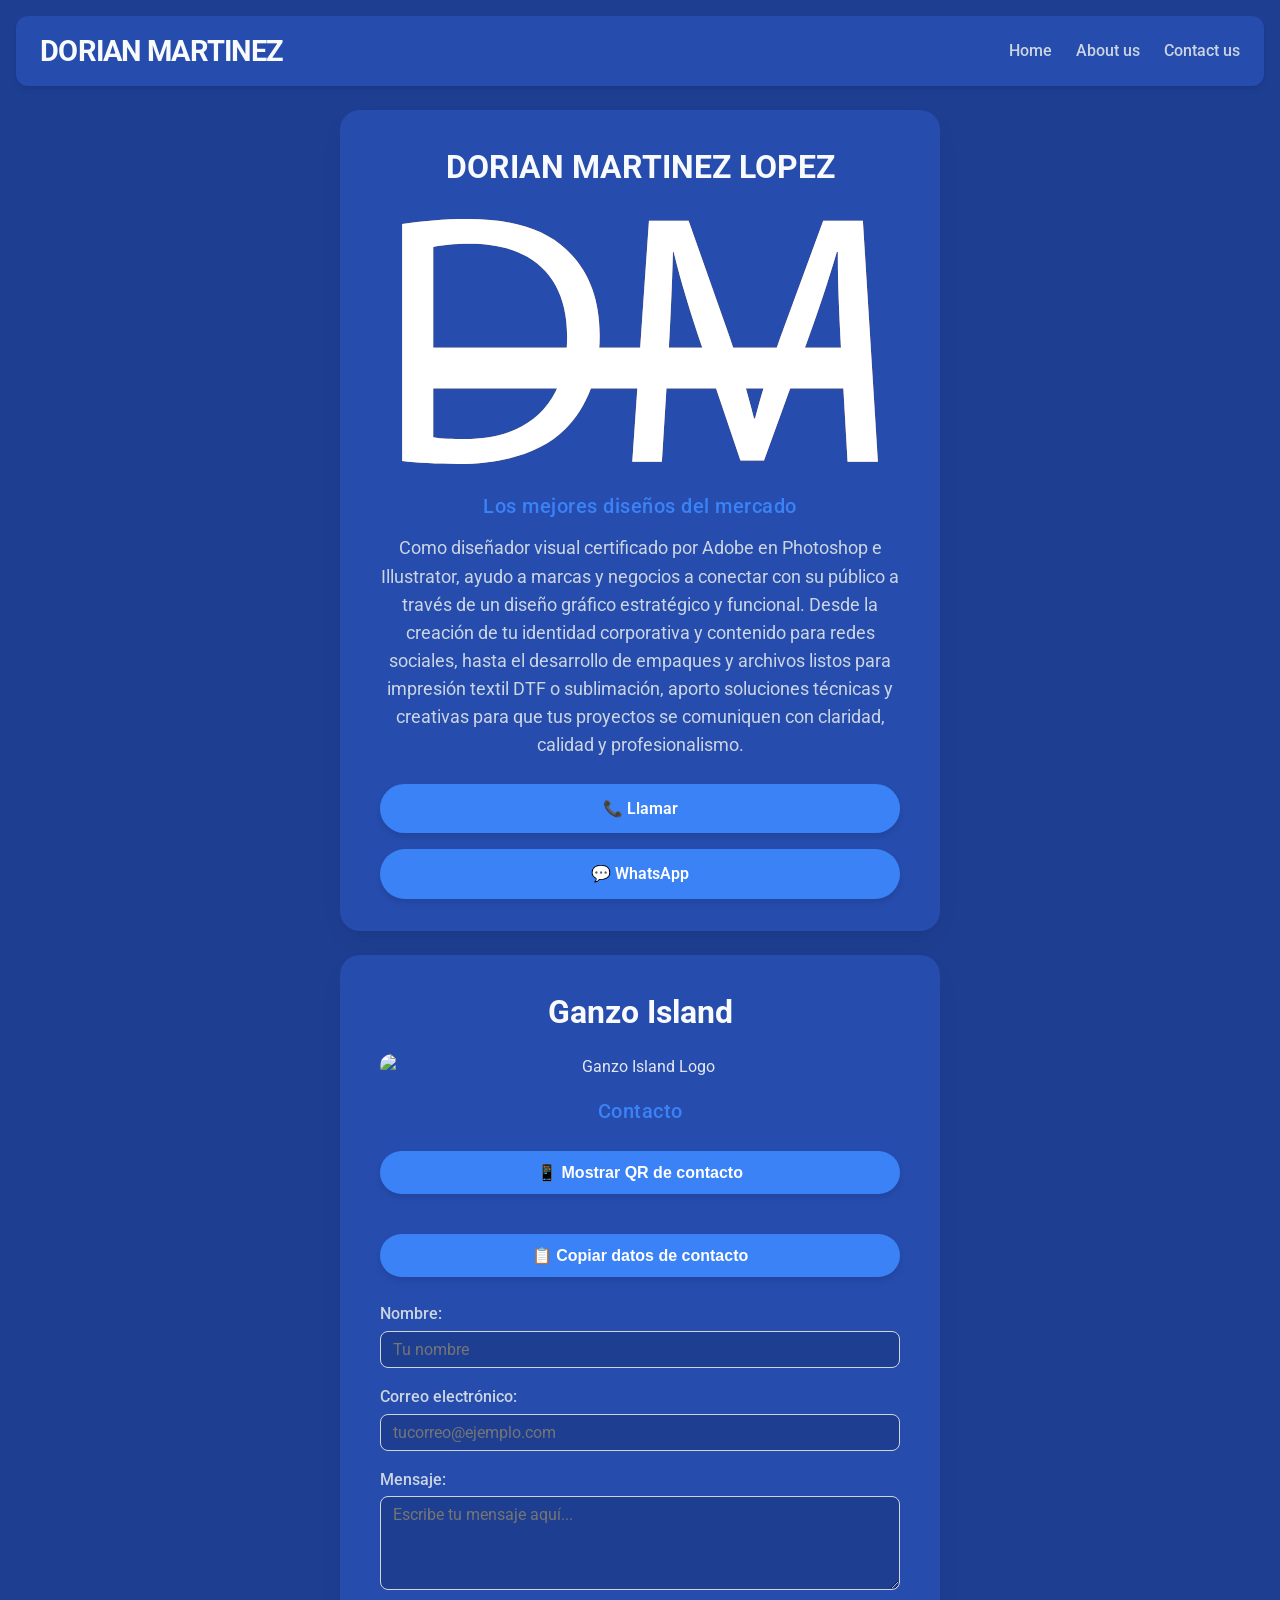
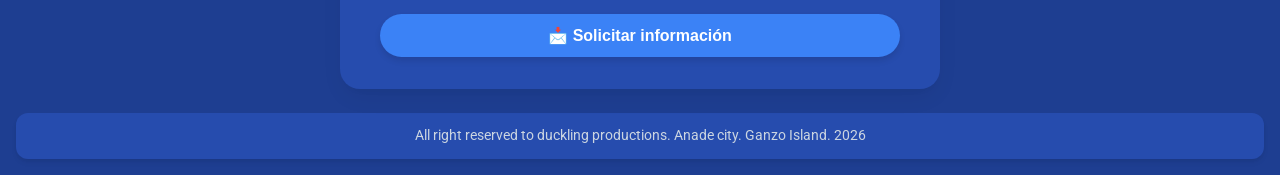
==== index.html @ 52b7dea7 "Rename INEX.html to index.html" ====
<!DOCTYPE html>
<html lang="es">
    <head>
        <meta charset="UTF-8">
        <meta name="viewport" content="width=device-width, initial-scale=1.0">
        <title>Mi App</title>
        <link rel="stylesheet" href="estilos.css">
        <script src="anim.js" defer></script>
    </head>
    <body>
        <header>
            <h1>DORIAN MARTINEZ</h1>
            <nav aria-label="Menú principal">
                <ul>
                    <li>Home</li>
                    <li>About us</li>
                    <li>Contact us</li>
                </ul>
            </nav>
        </header>
        <main aria-label="Contenido principal">
            <article>
                <h2>DORIAN MARTINEZ LOPEZ</h2>
                <img src="logo410.svg" alt="logo de dorian martinez">
                <h3>Los mejores diseños del mercado</h3>
                <p>Como diseñador visual certificado por Adobe en Photoshop e Illustrator, ayudo a marcas y negocios a conectar con su público a través de un diseño gráfico estratégico y funcional. Desde la creación de tu identidad corporativa y contenido para redes sociales, hasta el desarrollo de empaques y archivos listos para impresión textil DTF o sublimación, aporto soluciones técnicas y creativas para que tus proyectos se comuniquen con claridad, calidad y profesionalismo.</p>
                <div class="botones-accion">
                    <a href="tel:+529511232222" class="btn btn-llamar">📞 Llamar</a>
                    <a href="https://wa.me/529511232222" class="btn btn-whatsapp" target="_blank">💬 WhatsApp</a>
                </div>
            </article>

            <article>
                <h2>Ganzo Island</h2>
                <img src="duck.jpg" alt="Ganzo Island Logo">
                <h3>Contacto</h3>

                <!-- 1. QR + descarga .vcf -->
                <div class="qr-section">
                    <button id="btnMostrarQR" class="btn btn-secundario">📱 Mostrar QR de contacto</button>
                    <div id="qrContainer" class="qr-container">
                        <img src="contacto.svg" alt="Código QR para contacto" class="qr-imagen">
                        <a href="contacto.vcf" download="contacto.vcf" class="btn btn-descarga">⬇ Descargar contacto .vcf</a>
                    </div>
                </div>

                <!-- 2. Copiar datos -->
                <button id="btnCopiarDatos" class="btn btn-copiar">📋 Copiar datos de contacto</button>

                <!-- 3. Formulario -->
                <form id="formContacto" class="form-contacto">
                    <div class="campo">
                        <label for="nombre">Nombre:</label>
                        <input type="text" id="nombre" name="nombre" placeholder="Tu nombre" required>
                    </div>
                    <div class="campo">
                        <label for="correo">Correo electrónico:</label>
                        <input type="email" id="correo" name="correo" placeholder="tucorreo@ejemplo.com" required>
                    </div>
                    <div class="campo">
                        <label for="mensaje">Mensaje:</label>
                        <textarea id="mensaje" name="mensaje" rows="4" placeholder="Escribe tu mensaje aquí..." required></textarea>
                    </div>
                    <div class="accion-formulario">
                        <button type="submit" class="btn btn-enviar">📩 Solicitar información</button>
                    </div>
                </form>
            </article>
        </main>
        <footer>
            <pre>All right reserved to duckling productions. Anade city. Ganzo Island. 2026</pre>
        </footer>
    </body>
</html>
---- estilos.css ----
@import url('https://fonts.googleapis.com/css2?family=Roboto:wght@400;500;700&display=swap');

/* ==========================================
   1. RESET Y CONFIGURACIÓN GLOBAL
   ========================================== */

/* Reset básico: elimina márgenes y paddings, y unifica el modelo de caja */
* {
    margin: 0;
    padding: 0;
    box-sizing: border-box;
}

/* Configuración base del body */
body {
    /* Fuente nativa del sistema para un aspecto moderno */
    font-family: 'Roboto', system-ui, -apple-system, BlinkMacSystemFont, 'Segoe UI', Roboto, sans-serif;
    background-color: #1e3e91; /* Fondo de página (gris claro) */
    color: #e2e8f0; /* Texto principal (gris oscuro) */
    line-height: 1.6;
    min-height: 100vh;

    display: flex;
    flex-direction: column;
    padding: 1rem;
}

/* ==========================================
   2. HEADER (solo horizontal)
   ========================================== */

header {
    background-color: #264cae;
    padding: 0.75rem 1.5rem;
    border-radius: 12px;
    box-shadow: 0 4px 6px -1px rgba(0, 0, 0, 0.07), 0 2px 4px -1px rgba(0, 0, 0, 0.04);
    margin-bottom: 1.5rem;

    display: flex;
    justify-content: space-between;
    align-items: center;
    flex-wrap: wrap;
}

header h1 {
    font-size: 1.8rem;
    font-weight: 700;
    color: #f8fafc; /* Texto del logo (gris muy oscuro) */
    letter-spacing: -0.025em;
}

/* Navegación: usamos Flexbox sin gap (base segura) */
nav ul {
    list-style: none;
    display: flex;
}

nav ul li {
    margin-right: 1.5rem;
    font-weight: 500;
    color: #cbd5e1; /* Texto del menú (gris medio) */
    cursor: default;
    transition: color 0.2s ease;
}

nav ul li:last-child {
    margin-right: 0;
}

/* Efecto hover para los ítems del menú (usa COLOR_PRIMARIO) */
nav ul li:hover {
    color: #3b82f6; /* COLOR_PRIMARIO (azul) */
}

/* ==========================================
   MEJORA PROGRESIVA CON @supports (gap)
   ========================================== */

@supports (gap: 1.5rem) {
    nav ul {
        gap: 1.5rem;
    }
    nav ul li {
        margin-right: 0;
    }
}

/* ==========================================
   3. MAIN (contenedor para centrar article)
   ========================================== */

main {
    flex: 1;
    display: flex;
    flex-direction: column;
    justify-content: center;
    align-items: center;
    margin-bottom: 1.5rem;
}

/* ==========================================
   4. ARTICLE (tarjeta centrada)
   ========================================== */

article {
    background-color: #264cae;
    height: 100%;
    padding: 2rem 2.5rem;
    border-radius: 20px;
    box-shadow: 0 10px 25px -5px rgba(0, 0, 0, 0.08), 0 8px 10px -6px rgba(0, 0, 0, 0.02);
    max-width: 600px;
    margin-left: auto;
    margin-right: auto;
    width: 100%;
    text-align: center;
    margin-bottom: 1.5rem;

    opacity: 0;
    transform: translateY(30px);
    transition: opacity 0.6s ease, transform 0.6s ease;
}

article.visible {
    opacity: 1;
    transform: translateY(0);
}

article h2 {
    font-size: 2rem;
    font-weight: 700;
    color: #f8fafc; /* Título principal (gris muy oscuro) */
    margin-bottom: 0.5rem;
}

article img {
    max-width: 100%;
    height: auto;
    border-radius: 12px;
    margin: 1rem 0;
    display: block;
}

/* Título destacado (usa COLOR_PRIMARIO) */
article h3 {
    font-size: 1.25rem;
    font-weight: 500;
    color: #3b82f6; /* COLOR_PRIMARIO */
    margin-bottom: 0.75rem;
    letter-spacing: 0.025em;
}

article p {
    color: #cbd5e1; /* Texto secundario (gris medio) */
    font-size: 1.1rem;
}

@supports (gap: 1.5rem) {
    main {
        gap: 1.5rem;
    }
    article {
        margin-bottom: 0;
    }
}

/* ==========================================
   5. FOOTER (solo horizontal)
   ========================================== */

footer {
    background-color: #264cae;
    padding: 0.75rem 1.5rem;
    border-radius: 12px;
    box-shadow: 0 4px 6px -1px rgba(0, 0, 0, 0.07), 0 2px 4px -1px rgba(0, 0, 0, 0.04);
    text-align: center;
    color: #cbd5e1; /* Texto del footer (gris claro) */
    font-size: 0.85rem;
    margin-top: 0;
}

footer pre {
    font-family: inherit;
    white-space: pre-wrap;
    word-break: break-word;
    margin: 0;
}

/* ==========================================
   BOTONES DE ACCIÓN (primer article)
   ========================================== */

.botones-accion {
    display: flex;
    justify-content: center;
    margin-top: 1.5rem;
    flex-wrap: wrap;
    flex-direction: column;
    align-items: stretch;
    gap: 0.75rem;
    margin-top: 1.5rem;
}

@supports not (gap: 0.75rem) {
    .botones-accion {
        gap: 0;
    }
    .btn {
        margin-bottom: 0.75rem;
    }
    .btn:last-child {
        margin-bottom: 0;
    }
}

/* Base para todos los botones (usa COLOR_PRIMARIO por defecto) */
.btn {
    display: block;
    padding: 0.75rem 1.5rem;
    border-radius: 50px;
    width: 100%;
    text-align: center;
    text-decoration: none;
    font-weight: 600;
    font-size: 1rem;
    color: #ffffff;
    background-color: #3b82f6; /* COLOR_PRIMARIO */
    transition: background-color 0.3s ease, transform 0.2s ease;
    box-shadow: 0 4px 6px rgba(0, 0, 0, 0.1);
    border: none;
    cursor: pointer;
}

.btn:hover {
    transform: scale(1.03);
}
.btn:active {
    transform: scale(0.97);
}

/* BOTONES PRINCIPALES (Llamar, WhatsApp, Enviar) → COLOR_PRIMARIO */
.btn-llamar,
.btn-whatsapp,
.btn-enviar {
    background-color: #3b82f6; /* COLOR_PRIMARIO */
}
.btn-llamar:hover,
.btn-whatsapp:hover,
.btn-enviar:hover {
    background-color: #2563eb; /* COLOR_PRIMARIO más oscuro */
}

/* BOTONES SECUNDARIOS (QR, Descarga, Copiar) → COLOR_SECUNDARIO */
.btn-secundario,
.btn-descarga,
.btn-copiar {
    background-color: #3b82f6; /* COLOR_SECUNDARIO (morado) */
}
.btn-secundario:hover,
.btn-descarga:hover,
.btn-copiar:hover {
    background-color: #2563eb; /* COLOR_SECUNDARIO más oscuro */
}

/* Mejora con @supports para usar gap (si es compatible) */
@supports (gap: 1rem) {
    .botones-accion {
        gap: 1rem;
    }
}

/* ==========================================
   ESTILOS PARA EL SEGUNDO ARTICLE
   ========================================== */

/* --- Sección QR --- */
.qr-section {
    margin: 1.5rem 0;
}

.qr-container {
    opacity: 0;
    max-height: 0;
    overflow: hidden;
    transition: opacity 0.5s ease, max-height 0.5s ease;
    display: flex;
    flex-direction: column;
    align-items: center;
    gap: 1rem;
    margin-top: 1rem;
}

.qr-container.visible {
    opacity: 1;
    max-height: 500px;
}

.qr-imagen {
    max-width: 200px;
    height: auto;
    border-radius: 12px;
    border: 1px solid #e2e8f0; /* Borde gris claro (acromático) */
}

/* --- Botones generales (se aplican las reglas de .btn anteriores) --- */
/* Nota: ya están definidos arriba, no hace falta repetir */

/* --- Formulario --- */
.form-contacto {
    margin-top: 1.5rem;
    text-align: left;
}

.campo {
    margin-bottom: 1rem;
}

.campo label {
    display: block;
    font-weight: 500;
    color: #cbd5e1; /* Gris medio */
    margin-bottom: 0.25rem;
}

.campo input,
.campo textarea {
    width: 100%;
    padding: 0.5rem 0.75rem;
    border: 1px solid #d1d5db; /* Borde gris claro */
    border-radius: 8px;
    font-size: 1rem;
    font-family: inherit;
    transition: border-color 0.2s ease;
    background-color: #1e3e91;
    color: #ffffff;
}

.campo input:focus,
.campo textarea:focus {
    border-color: #3b82f6; /* COLOR_PRIMARIO */
    outline: none;
    background-color: #1e3e91;
}

.accion-formulario {
    text-align: center;
    margin-top: 0.5rem;
}

/* --- Ajustes para móviles (apilado) --- */
@media (max-width: 480px) {
    .btn {
        width: 100%;
        display: block;
    }
    .qr-imagen {
        max-width: 150px;
    }
}
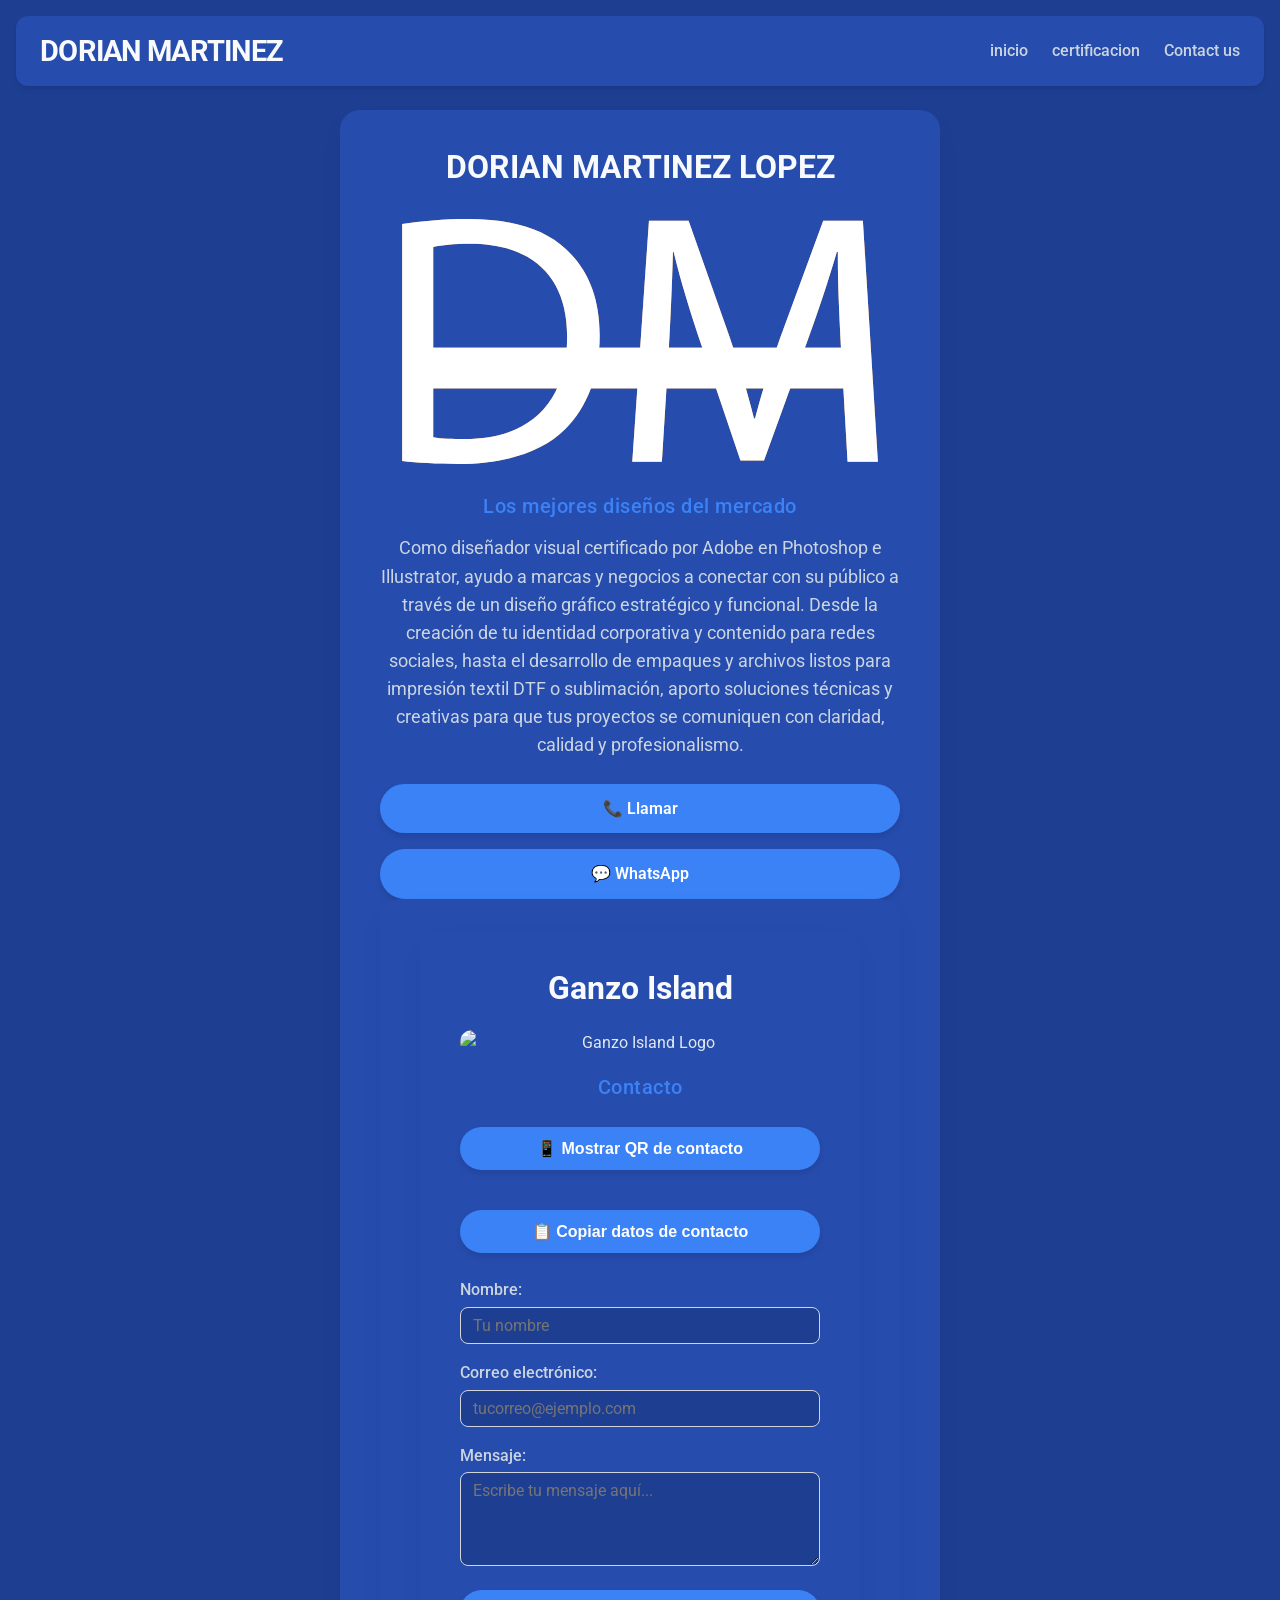
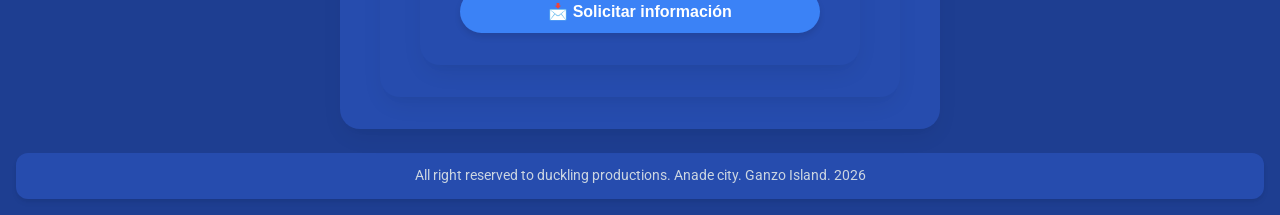
==== commit d2a27a20: "Update index.html" ====
--- a/index.html
+++ b/index.html
@@ -12,23 +12,23 @@
             <h1>DORIAN MARTINEZ</h1>
             <nav aria-label="Menú principal">
                 <ul>
-                    <li>Home</li>
-                    <li>About us</li>
+                    <li><ahref="#inicio">inicio<la></li>
+                    <li><ahref="#certificacion">certificacion<la></li>
                     <li>Contact us</li>
                 </ul>
             </nav>
         </header>
         <main aria-label="Contenido principal">
-            <article>
+            <article id="inicio">
                 <h2>DORIAN MARTINEZ LOPEZ</h2>
                 <img src="logo410.svg" alt="logo de dorian martinez">
                 <h3>Los mejores diseños del mercado</h3>
                 <p>Como diseñador visual certificado por Adobe en Photoshop e Illustrator, ayudo a marcas y negocios a conectar con su público a través de un diseño gráfico estratégico y funcional. Desde la creación de tu identidad corporativa y contenido para redes sociales, hasta el desarrollo de empaques y archivos listos para impresión textil DTF o sublimación, aporto soluciones técnicas y creativas para que tus proyectos se comuniquen con claridad, calidad y profesionalismo.</p>
                 <div class="botones-accion">
-                    <a href="tel:+529511232222" class="btn btn-llamar">📞 Llamar</a>
+                    <a href="tel:+529513215657" class="btn btn-llamar">📞 Llamar</a>
                     <a href="https://wa.me/529511232222" class="btn btn-whatsapp" target="_blank">💬 WhatsApp</a>
                 </div>
-            </article>
+            <article id="certificacion">
 
             <article>
                 <h2>Ganzo Island</h2>
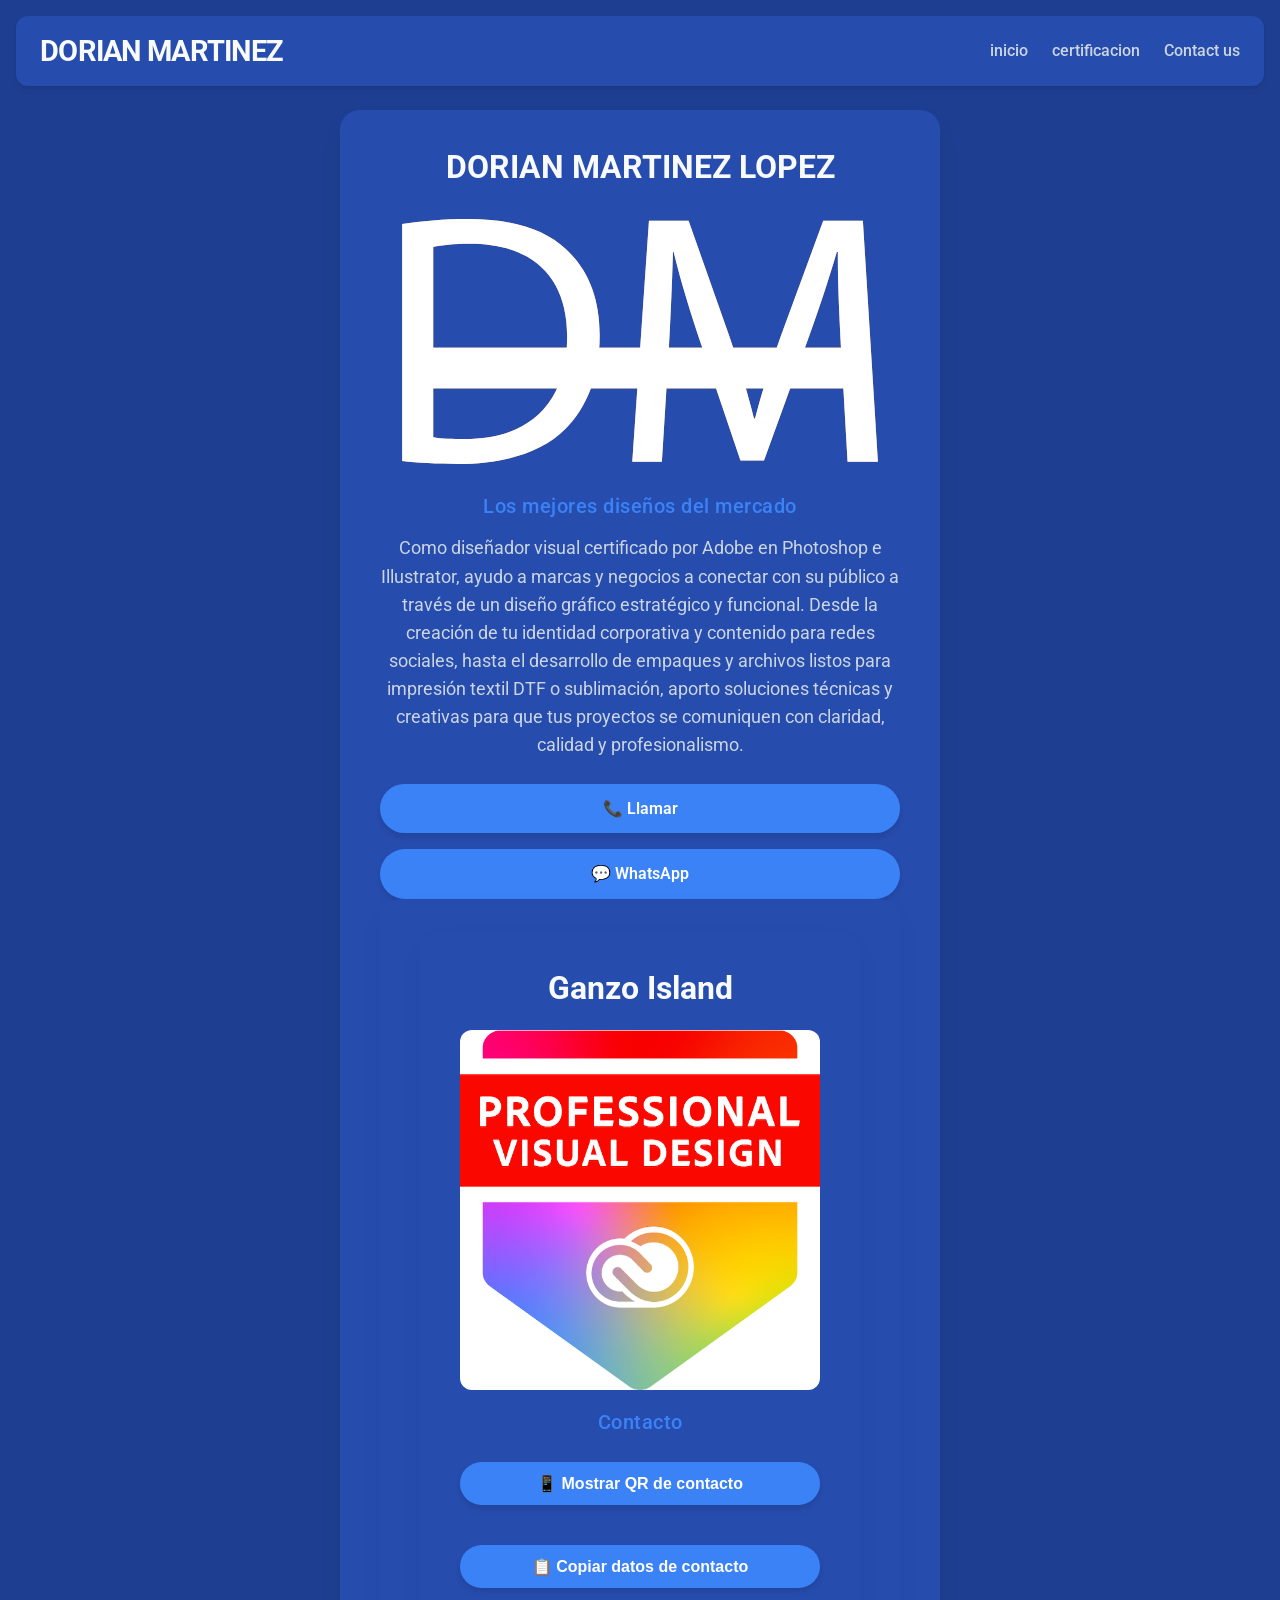
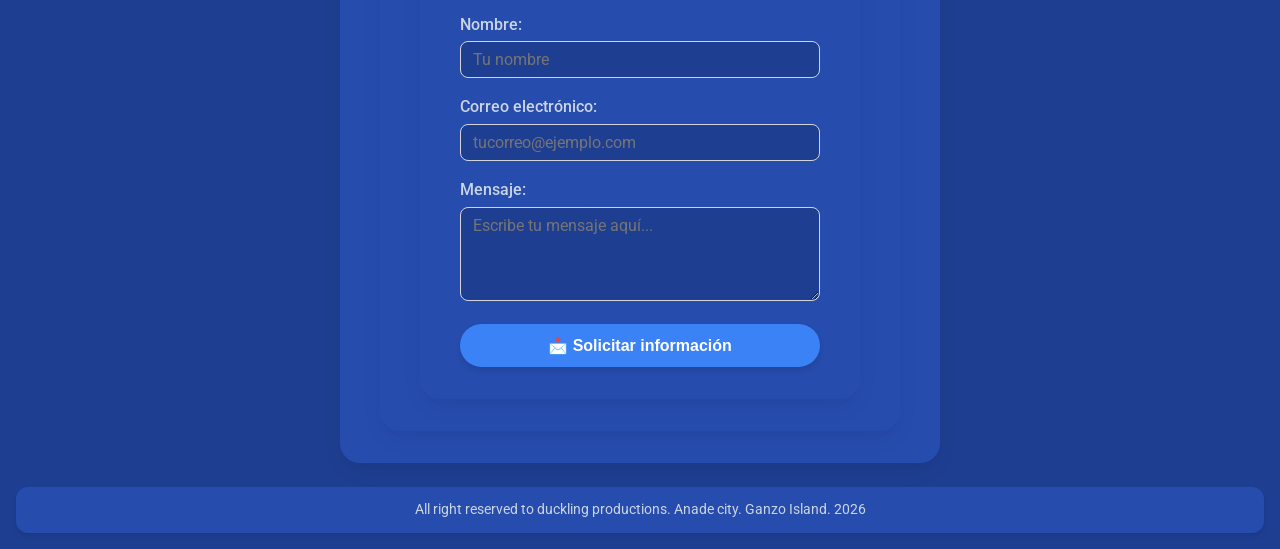
==== commit e785bea7: "Update index.html" ====
--- a/index.html
+++ b/index.html
@@ -32,7 +32,7 @@
 
             <article>
                 <h2>Ganzo Island</h2>
-                <img src="duck.jpg" alt="Ganzo Island Logo">
+                <img src="insignia.png" alt="Ganzo Island Logo">
                 <h3>Contacto</h3>
 
                 <!-- 1. QR + descarga .vcf -->
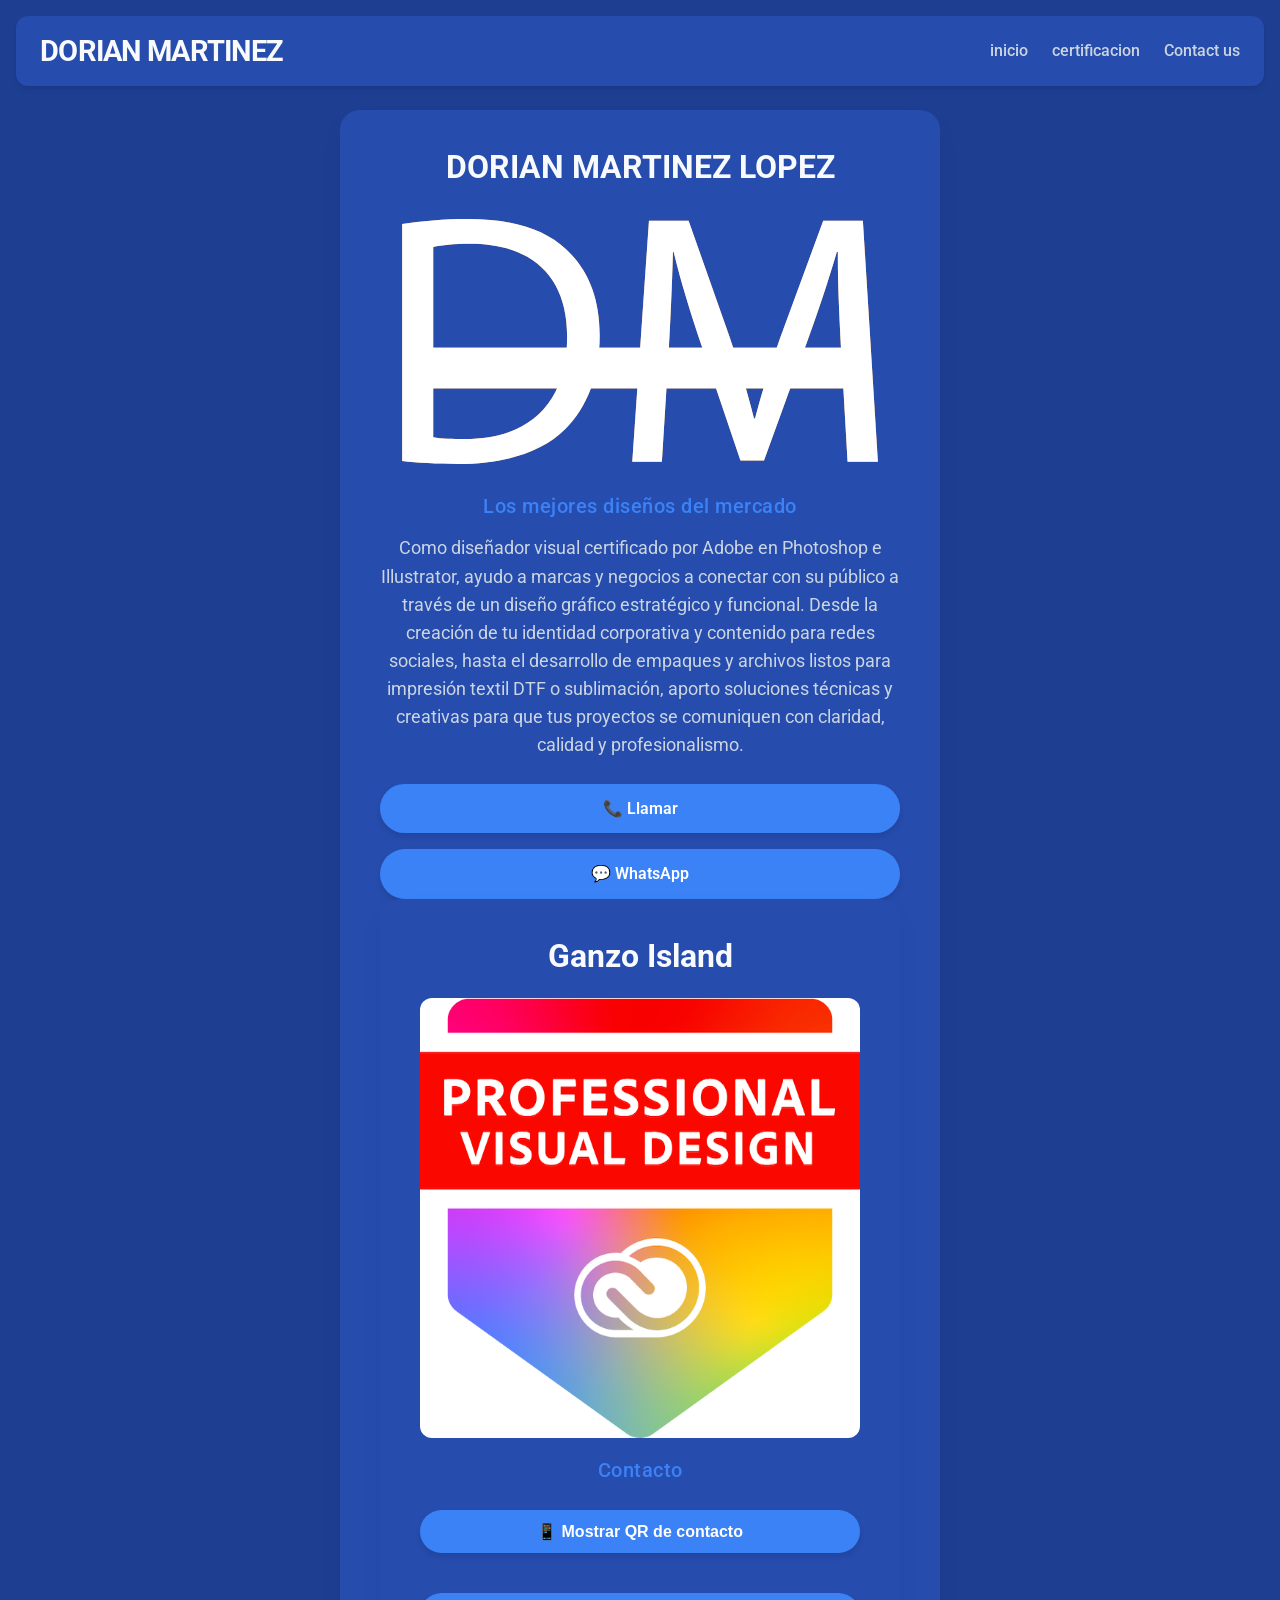
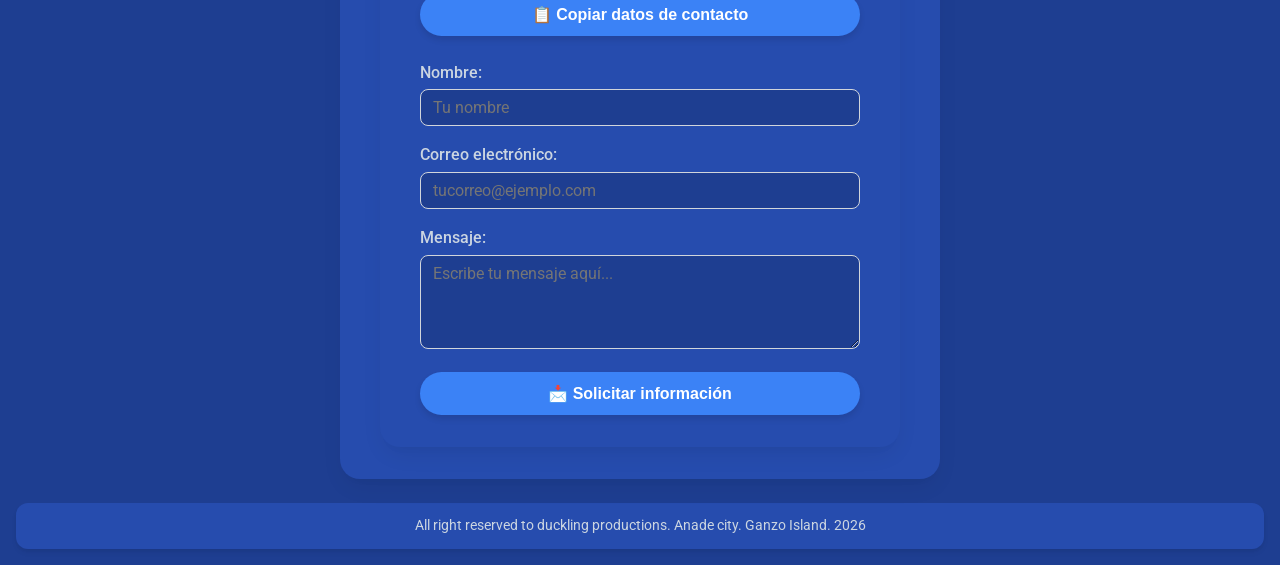
==== commit cdded138: "Update index.html" ====
--- a/index.html
+++ b/index.html
@@ -28,7 +28,7 @@
                     <a href="tel:+529513215657" class="btn btn-llamar">📞 Llamar</a>
                     <a href="https://wa.me/529511232222" class="btn btn-whatsapp" target="_blank">💬 WhatsApp</a>
                 </div>
-            <article id="certificacion">
+            <article id="certificacion"
 
             <article>
                 <h2>Ganzo Island</h2>
